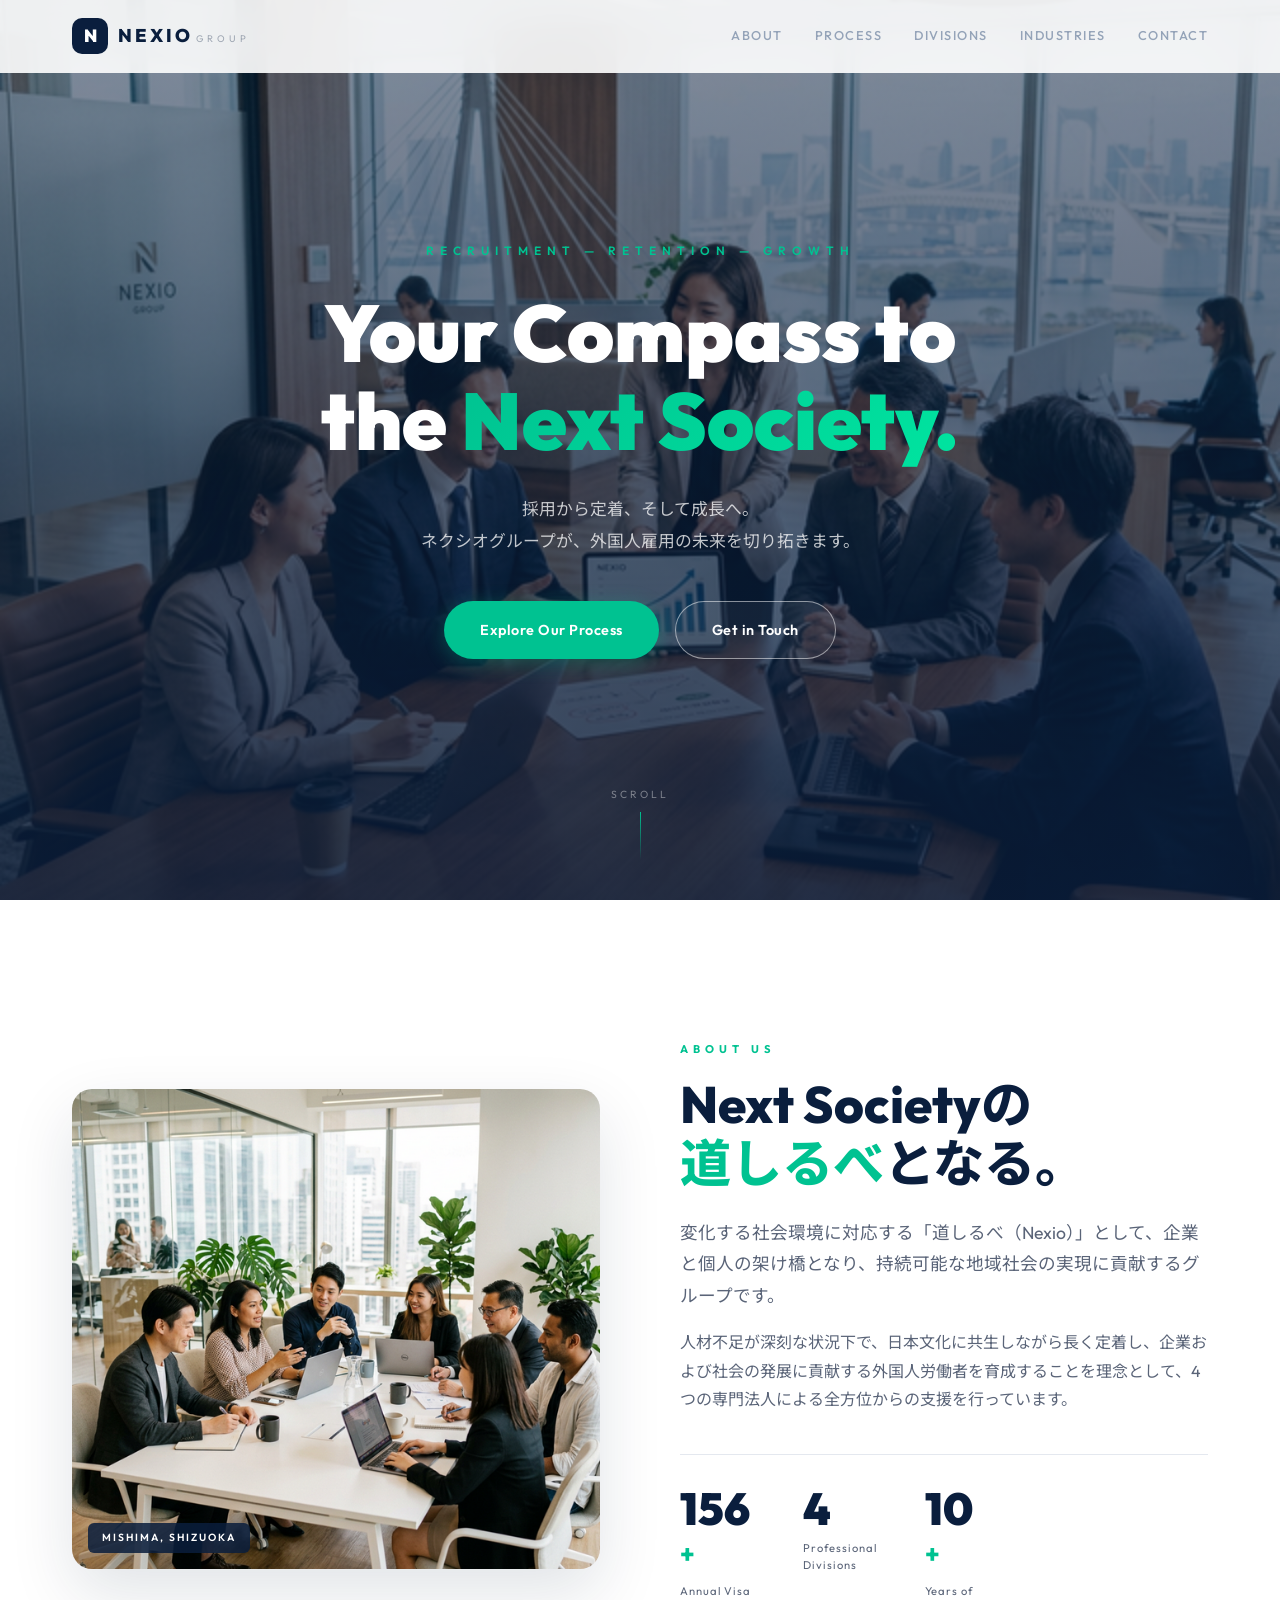
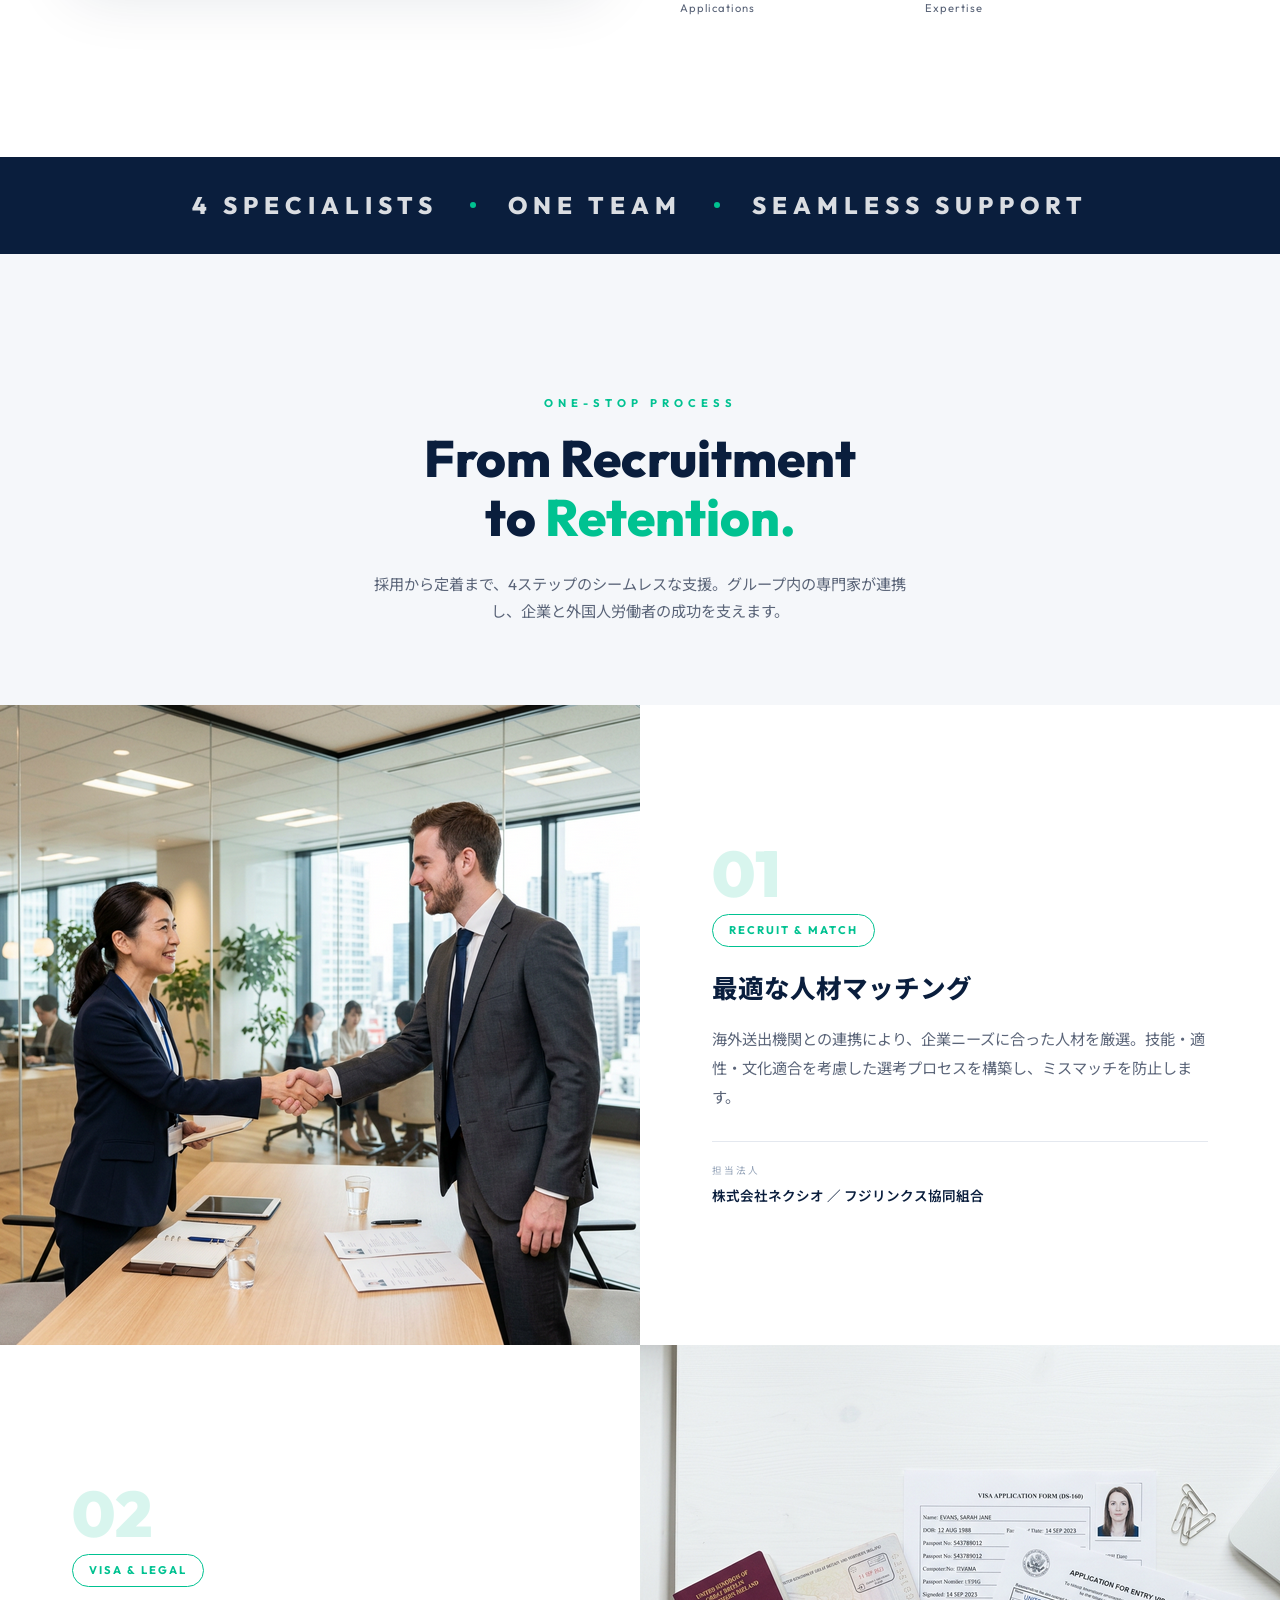
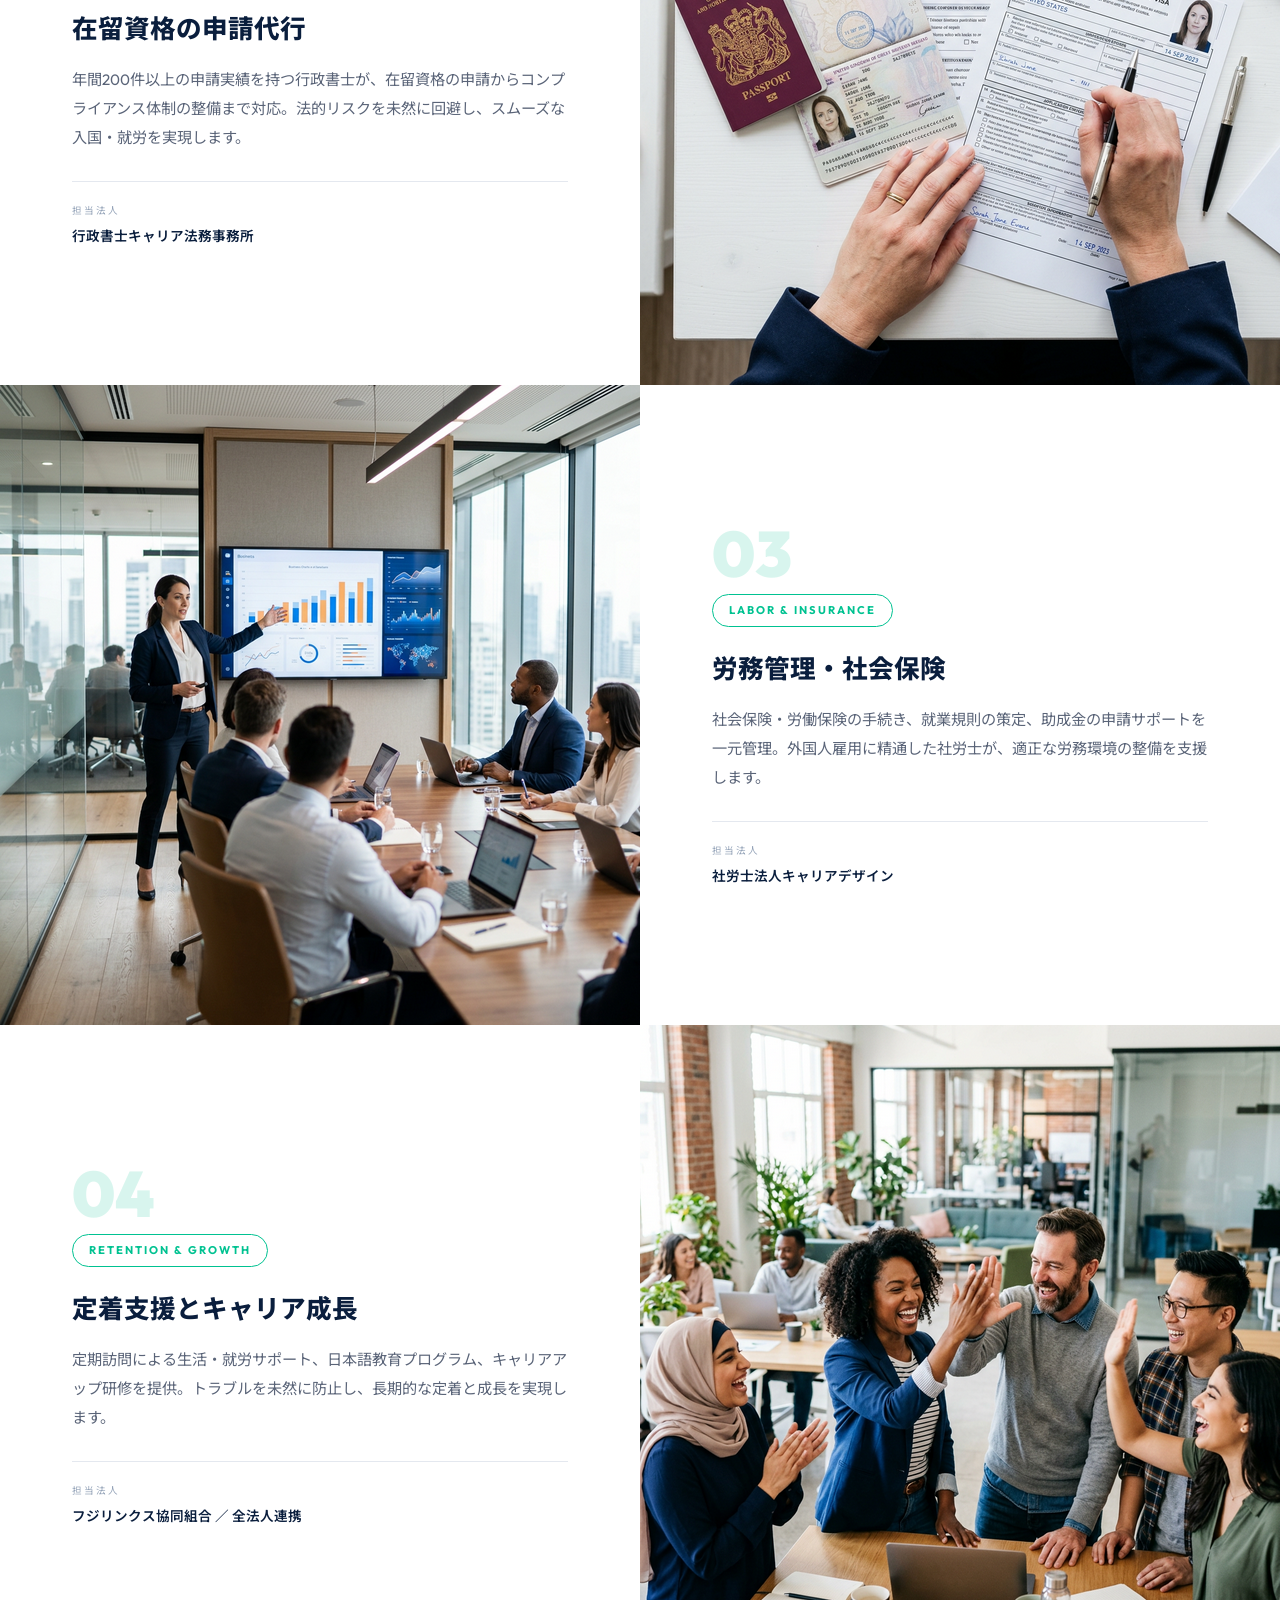
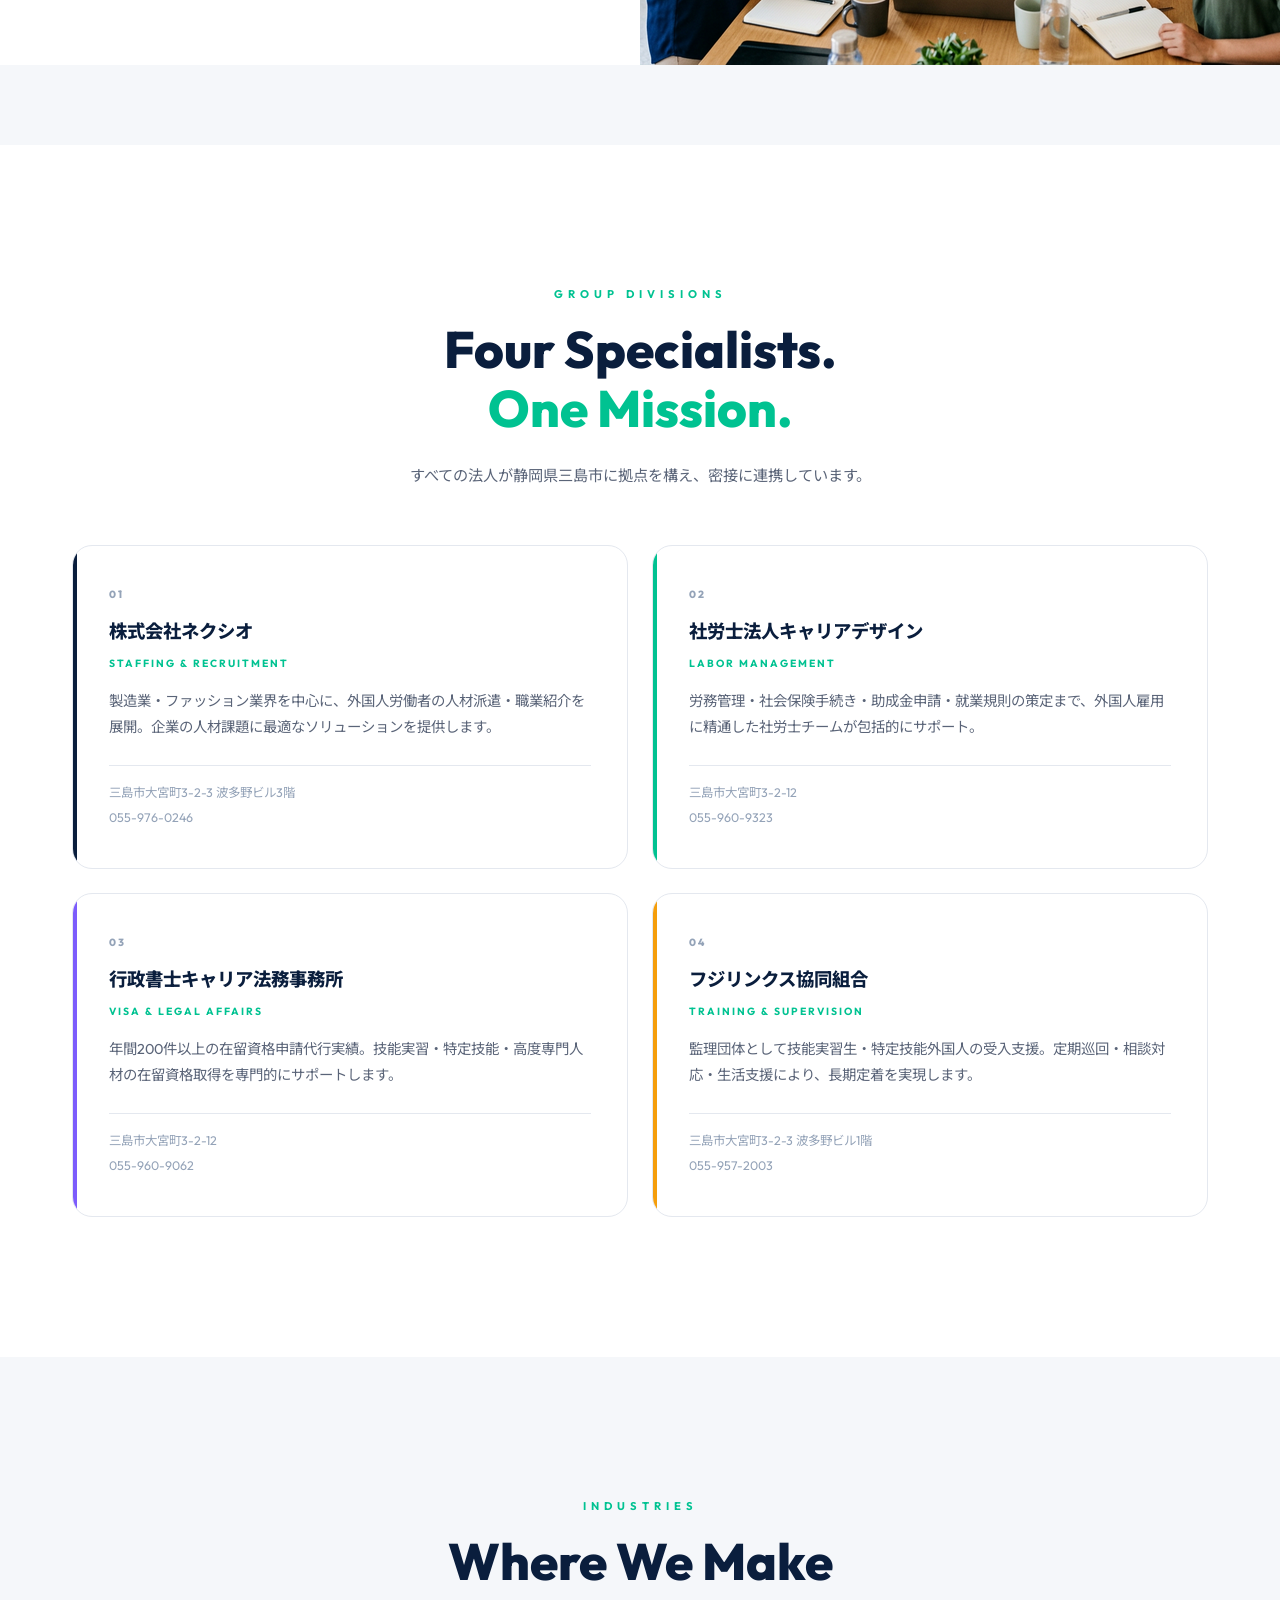
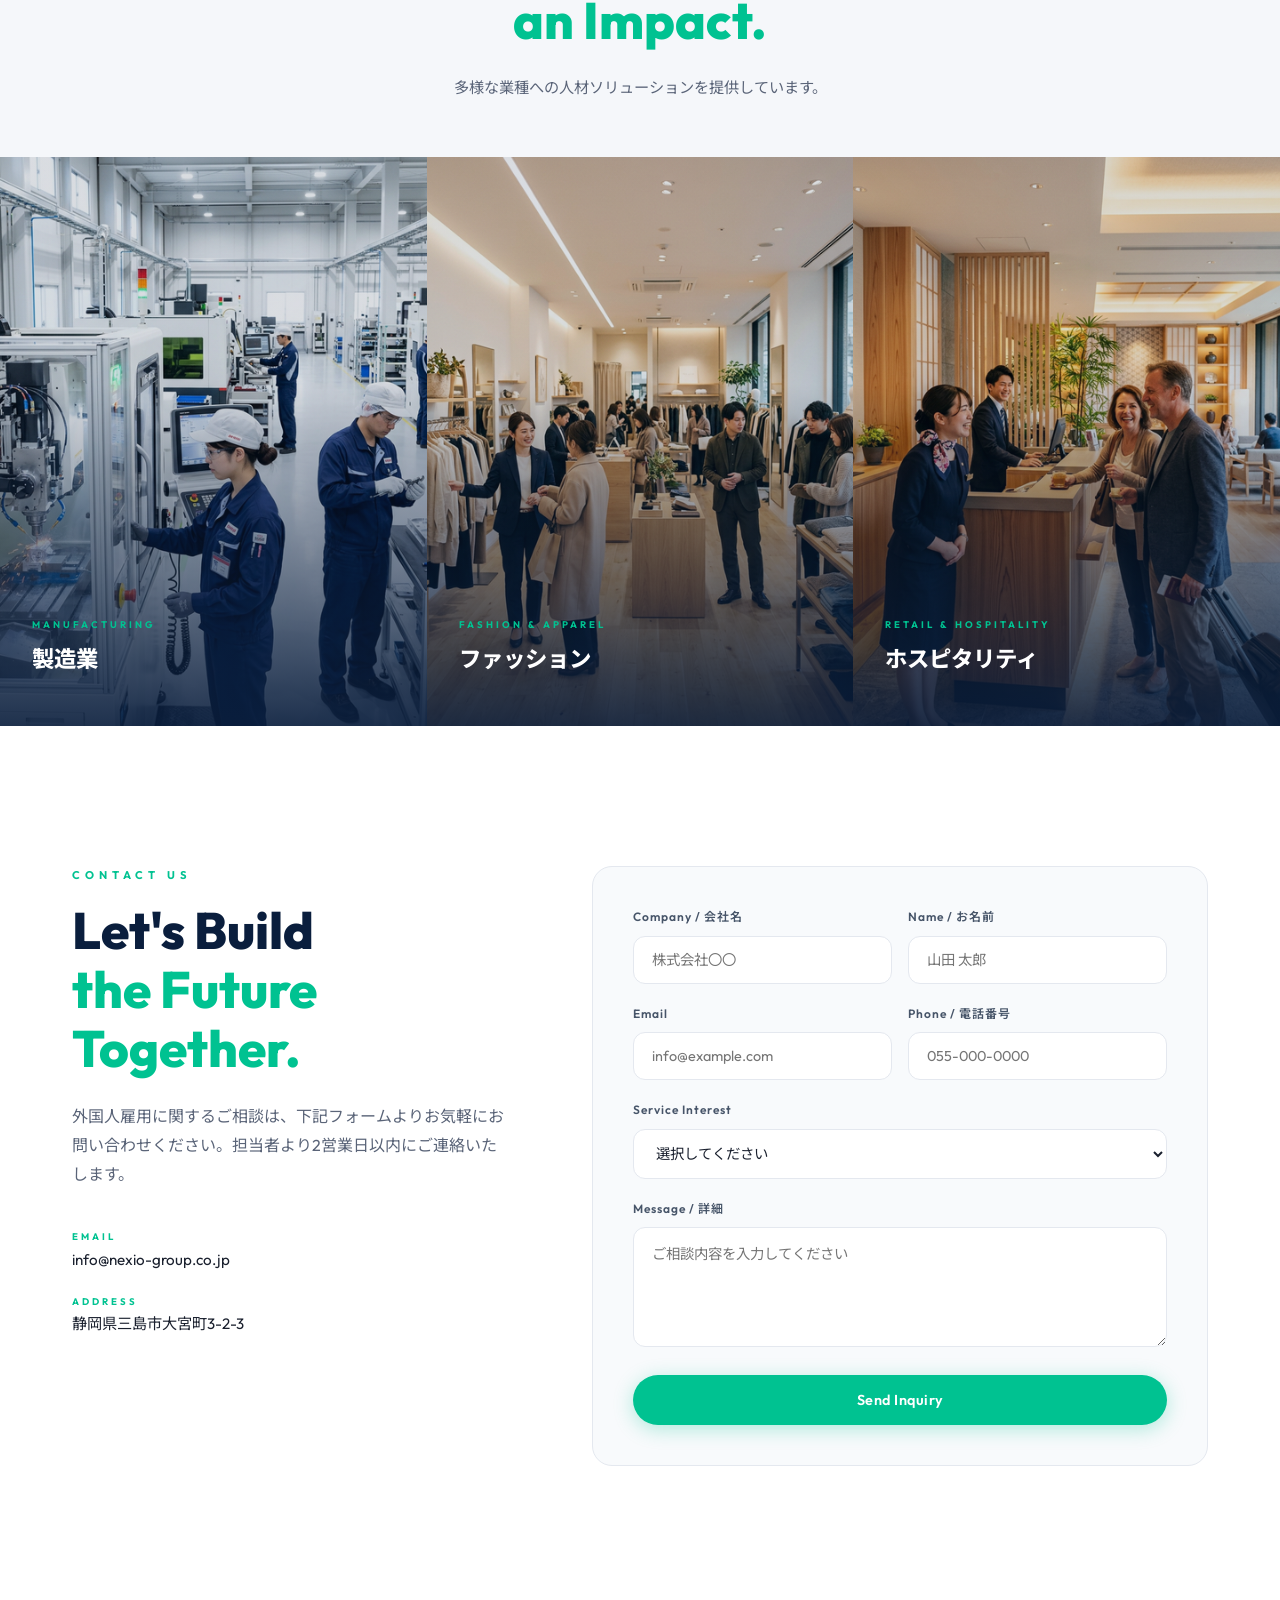
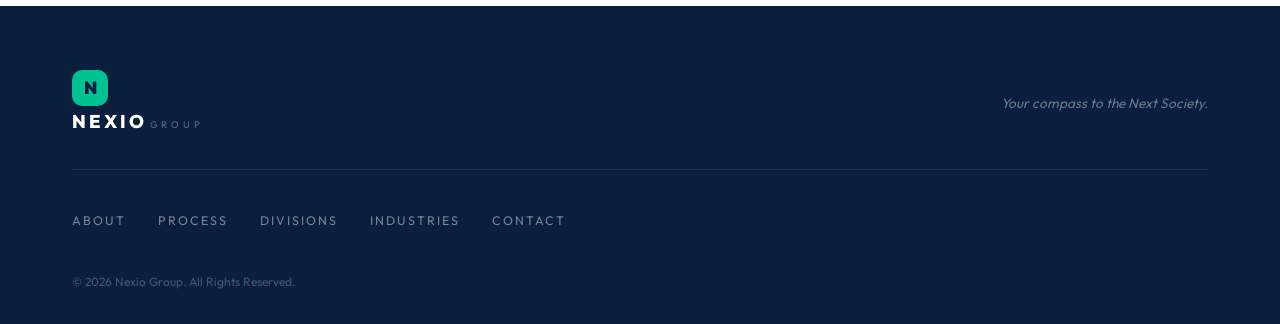
==== index.html @ ab20e0e8 "Nexio Group Landing Page - Premium Design" ====
<!DOCTYPE html>
<html lang="ja">

<head>
    <meta charset="UTF-8">
    <meta name="viewport" content="width=device-width, initial-scale=1.0">
    <title>NEXIO GROUP | Your Compass to the Next Society</title>
    <meta name="description"
        content="Nexio Group — comprehensive one-stop support for foreign workforce employment in Japan. From recruitment and visa to labor management and long-term retention.">
    <link rel="preconnect" href="https://fonts.googleapis.com">
    <link rel="preconnect" href="https://fonts.gstatic.com" crossorigin>
    <link
        href="https://fonts.googleapis.com/css2?family=Outfit:wght@300;400;500;600;700;800;900&family=Noto+Sans+JP:wght@300;400;500;700&display=swap"
        rel="stylesheet">
    <link rel="stylesheet" href="nexio-style.css">
</head>

<body>

    <!-- ===== HEADER ===== -->
    <header id="header">
        <div class="header-inner">
            <a href="#" class="logo">
                <span class="logo-mark">N</span>
                <span class="logo-text">NEXIO<span class="logo-sub">GROUP</span></span>
            </a>
            <nav class="nav-desktop" id="navDesktop">
                <a href="#about">About</a>
                <a href="#process">Process</a>
                <a href="#divisions">Divisions</a>
                <a href="#industries">Industries</a>
                <a href="#contact">Contact</a>
            </nav>
            <button class="hamburger" id="hamburger" aria-label="メニュー">
                <span></span><span></span><span></span>
            </button>
        </div>
        <nav class="nav-mobile" id="navMobile">
            <a href="#about">About</a>
            <a href="#process">Process</a>
            <a href="#divisions">Divisions</a>
            <a href="#industries">Industries</a>
            <a href="#contact">Contact</a>
        </nav>
    </header>

    <!-- ===== HERO ===== -->
    <section class="hero" id="hero">
        <div class="hero-overlay"></div>
        <img src="nexio_hero.png" alt="Nexio Group" class="hero-bg">
        <div class="hero-content">
            <p class="hero-tag fade-up">RECRUITMENT — RETENTION — GROWTH</p>
            <h1 class="hero-title fade-up delay-1">
                Your Compass to<br>
                the <em>Next Society.</em>
            </h1>
            <p class="hero-desc fade-up delay-2">
                採用から定着、そして成長へ。<br>
                ネクシオグループが、外国人雇用の未来を切り拓きます。
            </p>
            <div class="hero-btns fade-up delay-3">
                <a href="#process" class="btn btn-primary">Explore Our Process</a>
                <a href="#contact" class="btn btn-ghost">Get in Touch</a>
            </div>
        </div>
        <div class="hero-scroll">
            <span>Scroll</span>
            <div class="scroll-line"></div>
        </div>
    </section>

    <!-- ===== ABOUT — Editorial split ===== -->
    <section class="about" id="about">
        <div class="container">
            <div class="about-grid">
                <div class="about-img reveal">
                    <img src="nexio_about.png" alt="Team Meeting">
                    <div class="img-caption">Mishima, Shizuoka</div>
                </div>
                <div class="about-text reveal">
                    <span class="section-label">ABOUT US</span>
                    <h2 class="section-heading">Next Societyの<br><em>道しるべ</em>となる。</h2>
                    <p class="lead-text">変化する社会環境に対応する「道しるべ（Nexio）」として、企業と個人の架け橋となり、持続可能な地域社会の実現に貢献するグループです。</p>
                    <p>人材不足が深刻な状況下で、日本文化に共生しながら長く定着し、企業および社会の発展に貢献する外国人労働者を育成することを理念として、4つの専門法人による全方位からの支援を行っています。</p>
                    <div class="about-stats">
                        <div class="stat">
                            <span class="stat-num" data-count="200">0</span><span class="stat-unit">+</span>
                            <span class="stat-desc">Annual Visa<br>Applications</span>
                        </div>
                        <div class="stat">
                            <span class="stat-num" data-count="4">0</span>
                            <span class="stat-desc">Professional<br>Divisions</span>
                        </div>
                        <div class="stat">
                            <span class="stat-num" data-count="10">0</span><span class="stat-unit">+</span>
                            <span class="stat-desc">Years of<br>Expertise</span>
                        </div>
                    </div>
                </div>
            </div>
        </div>
    </section>

    <!-- ===== FULL-WIDTH BANNER ===== -->
    <section class="banner">
        <div class="banner-inner">
            <span class="banner-text">4 Specialists</span>
            <span class="banner-dot"></span>
            <span class="banner-text">One Team</span>
            <span class="banner-dot"></span>
            <span class="banner-text">Seamless Support</span>
        </div>
    </section>

    <!-- ===== PROCESS — Step by Step with Images ===== -->
    <section class="process" id="process">
        <div class="container">
            <div class="process-header reveal">
                <span class="section-label center">ONE-STOP PROCESS</span>
                <h2 class="section-heading center">From Recruitment<br>to <em>Retention.</em></h2>
                <p class="section-sub">採用から定着まで、4ステップのシームレスな支援。グループ内の専門家が連携し、企業と外国人労働者の成功を支えます。</p>
            </div>
        </div>

        <!-- Step 01 -->
        <div class="step-row reveal">
            <div class="step-img">
                <img src="step_recruit.png" alt="Recruitment">
            </div>
            <div class="step-content">
                <span class="step-num">01</span>
                <div class="step-badge">Recruit & Match</div>
                <h3>最適な人材マッチング</h3>
                <p>海外送出機関との連携により、企業ニーズに合った人材を厳選。技能・適性・文化適合を考慮した選考プロセスを構築し、ミスマッチを防止します。</p>
                <div class="step-entity">
                    <span class="entity-label">担当法人</span>
                    <span class="entity-name">株式会社ネクシオ ／ フジリンクス協同組合</span>
                </div>
            </div>
        </div>

        <!-- Step 02 -->
        <div class="step-row reverse reveal">
            <div class="step-img">
                <img src="step_visa.png" alt="Visa Processing">
            </div>
            <div class="step-content">
                <span class="step-num">02</span>
                <div class="step-badge">Visa & Legal</div>
                <h3>在留資格の申請代行</h3>
                <p>年間200件以上の申請実績を持つ行政書士が、在留資格の申請からコンプライアンス体制の整備まで対応。法的リスクを未然に回避し、スムーズな入国・就労を実現します。</p>
                <div class="step-entity">
                    <span class="entity-label">担当法人</span>
                    <span class="entity-name">行政書士キャリア法務事務所</span>
                </div>
            </div>
        </div>

        <!-- Step 03 -->
        <div class="step-row reveal">
            <div class="step-img">
                <img src="step_labor.png" alt="Labor Management">
            </div>
            <div class="step-content">
                <span class="step-num">03</span>
                <div class="step-badge">Labor & Insurance</div>
                <h3>労務管理・社会保険</h3>
                <p>社会保険・労働保険の手続き、就業規則の策定、助成金の申請サポートを一元管理。外国人雇用に精通した社労士が、適正な労務環境の整備を支援します。</p>
                <div class="step-entity">
                    <span class="entity-label">担当法人</span>
                    <span class="entity-name">社労士法人キャリアデザイン</span>
                </div>
            </div>
        </div>

        <!-- Step 04 -->
        <div class="step-row reverse reveal">
            <div class="step-img">
                <img src="step_growth.png" alt="Growth & Retention">
            </div>
            <div class="step-content">
                <span class="step-num">04</span>
                <div class="step-badge">Retention & Growth</div>
                <h3>定着支援とキャリア成長</h3>
                <p>定期訪問による生活・就労サポート、日本語教育プログラム、キャリアアップ研修を提供。トラブルを未然に防止し、長期的な定着と成長を実現します。</p>
                <div class="step-entity">
                    <span class="entity-label">担当法人</span>
                    <span class="entity-name">フジリンクス協同組合 ／ 全法人連携</span>
                </div>
            </div>
        </div>
    </section>

    <!-- ===== DIVISIONS — Grid ===== -->
    <section class="divisions" id="divisions">
        <div class="container">
            <span class="section-label center">GROUP DIVISIONS</span>
            <h2 class="section-heading center">Four Specialists.<br><em>One Mission.</em></h2>
            <p class="section-sub">すべての法人が静岡県三島市に拠点を構え、密接に連携しています。</p>

            <div class="div-grid">
                <div class="div-card reveal" data-accent="navy">
                    <span class="div-num">01</span>
                    <h3>株式会社ネクシオ</h3>
                    <span class="div-tag">Staffing & Recruitment</span>
                    <p>製造業・ファッション業界を中心に、外国人労働者の人材派遣・職業紹介を展開。企業の人材課題に最適なソリューションを提供します。</p>
                    <div class="div-contact">
                        <span>三島市大宮町3-2-3 波多野ビル3階</span>
                        <span>055-976-0246</span>
                    </div>
                </div>
                <div class="div-card reveal" data-accent="green">
                    <span class="div-num">02</span>
                    <h3>社労士法人キャリアデザイン</h3>
                    <span class="div-tag">Labor Management</span>
                    <p>労務管理・社会保険手続き・助成金申請・就業規則の策定まで、外国人雇用に精通した社労士チームが包括的にサポート。</p>
                    <div class="div-contact">
                        <span>三島市大宮町3-2-12</span>
                        <span>055-960-9323</span>
                    </div>
                </div>
                <div class="div-card reveal" data-accent="purple">
                    <span class="div-num">03</span>
                    <h3>行政書士キャリア法務事務所</h3>
                    <span class="div-tag">Visa & Legal Affairs</span>
                    <p>年間200件以上の在留資格申請代行実績。技能実習・特定技能・高度専門人材の在留資格取得を専門的にサポートします。</p>
                    <div class="div-contact">
                        <span>三島市大宮町3-2-12</span>
                        <span>055-960-9062</span>
                    </div>
                </div>
                <div class="div-card reveal" data-accent="amber">
                    <span class="div-num">04</span>
                    <h3>フジリンクス協同組合</h3>
                    <span class="div-tag">Training & Supervision</span>
                    <p>監理団体として技能実習生・特定技能外国人の受入支援。定期巡回・相談対応・生活支援により、長期定着を実現します。</p>
                    <div class="div-contact">
                        <span>三島市大宮町3-2-3 波多野ビル1階</span>
                        <span>055-957-2003</span>
                    </div>
                </div>
            </div>
        </div>
    </section>

    <!-- ===== INDUSTRIES — Image Gallery ===== -->
    <section class="industries" id="industries">
        <div class="container">
            <span class="section-label center">INDUSTRIES</span>
            <h2 class="section-heading center">Where We Make<br><em>an Impact.</em></h2>
            <p class="section-sub">多様な業種への人材ソリューションを提供しています。</p>
        </div>
        <div class="ind-gallery">
            <div class="ind-item reveal">
                <img src="nexio_manufacturing.png" alt="Manufacturing">
                <div class="ind-overlay">
                    <span class="ind-label">Manufacturing</span>
                    <h3>製造業</h3>
                    <p>自動車部品、電子部品、食品加工など静岡県東部を中心とした製造業への人材派遣・技能実習生受入支援。</p>
                </div>
            </div>
            <div class="ind-item reveal">
                <img src="nexio_fashion.png" alt="Fashion & Apparel">
                <div class="ind-overlay">
                    <span class="ind-label">Fashion & Apparel</span>
                    <h3>ファッション</h3>
                    <p>全国のアパレルショップへの販売スタッフ派遣。接客マナーや商品知識の教育・研修プログラムも提供。</p>
                </div>
            </div>
            <div class="ind-item reveal">
                <img src="nexio_hospitality.png" alt="Retail & Hospitality">
                <div class="ind-overlay">
                    <span class="ind-label">Retail & Hospitality</span>
                    <h3>ホスピタリティ</h3>
                    <p>ホテル・旅館・飲食業向け外国人スタッフ紹介。インバウンド対応人材の育成にも対応。</p>
                </div>
            </div>
        </div>
    </section>

    <!-- ===== CONTACT ===== -->
    <section class="contact" id="contact">
        <div class="container">
            <div class="contact-grid">
                <div class="contact-left reveal">
                    <span class="section-label">CONTACT US</span>
                    <h2 class="section-heading">Let's Build<br><em>the Future Together.</em></h2>
                    <p>外国人雇用に関するご相談は、下記フォームよりお気軽にお問い合わせください。担当者より2営業日以内にご連絡いたします。</p>
                    <div class="contact-meta">
                        <div class="meta-item">
                            <span class="meta-label">Email</span>
                            <span>info@nexio-group.co.jp</span>
                        </div>
                        <div class="meta-item">
                            <span class="meta-label">Address</span>
                            <span>静岡県三島市大宮町3-2-3</span>
                        </div>
                    </div>
                </div>
                <div class="contact-right reveal">
                    <iframe src="https://docs.google.com/forms/d/e/YOUR_FORM_ID/viewform?embedded=true" width="100%"
                        height="700" frameborder="0" marginheight="0" marginwidth="0" id="google-form-iframe"
                        title="Contact Form">
                        読み込んでいます…
                    </iframe>
                    <form class="fallback-form" id="fallbackForm">
                        <div class="form-row">
                            <div class="form-group">
                                <label for="company">Company / 会社名</label>
                                <input type="text" id="company" name="company" required placeholder="株式会社〇〇">
                            </div>
                            <div class="form-group">
                                <label for="name">Name / お名前</label>
                                <input type="text" id="name" name="name" required placeholder="山田 太郎">
                            </div>
                        </div>
                        <div class="form-row">
                            <div class="form-group">
                                <label for="email">Email</label>
                                <input type="email" id="email" name="email" required placeholder="info@example.com">
                            </div>
                            <div class="form-group">
                                <label for="phone">Phone / 電話番号</label>
                                <input type="tel" id="phone" name="phone" placeholder="055-000-0000">
                            </div>
                        </div>
                        <div class="form-group">
                            <label for="service">Service Interest</label>
                            <select id="service" name="service">
                                <option value="">選択してください</option>
                                <option value="staffing">人材派遣・紹介</option>
                                <option value="visa">ビザ・在留資格</option>
                                <option value="labor">労務管理・助成金</option>
                                <option value="training">技能実習・特定技能</option>
                                <option value="other">その他</option>
                            </select>
                        </div>
                        <div class="form-group">
                            <label for="message">Message / 詳細</label>
                            <textarea id="message" name="message" rows="4" placeholder="ご相談内容を入力してください"></textarea>
                        </div>
                        <button type="submit" class="btn btn-primary btn-full">Send Inquiry</button>
                    </form>
                </div>
            </div>
        </div>
    </section>

    <!-- ===== FOOTER ===== -->
    <footer>
        <div class="container">
            <div class="footer-top">
                <div class="footer-brand">
                    <span class="logo-mark">N</span>
                    <span class="logo-text">NEXIO<span class="logo-sub">GROUP</span></span>
                </div>
                <p class="footer-mission">Your compass to the Next Society.</p>
            </div>
            <div class="footer-links">
                <a href="#about">About</a>
                <a href="#process">Process</a>
                <a href="#divisions">Divisions</a>
                <a href="#industries">Industries</a>
                <a href="#contact">Contact</a>
            </div>
            <div class="footer-bottom">
                <p>&copy; 2026 Nexio Group. All Rights Reserved.</p>
            </div>
        </div>
    </footer>

    <script src="nexio-script.js"></script>
</body>

</html>
---- nexio-style.css ----
/* ===== RESET & BASE ===== */
*,
*::before,
*::after {
    margin: 0;
    padding: 0;
    box-sizing: border-box;
}

:root {
    --navy: #0a1e3d;
    --navy-mid: #132d56;
    --green: #00c291;
    --green-dark: #00a57b;
    --green-glow: rgba(0, 194, 145, 0.15);
    --white: #ffffff;
    --off: #f5f7fa;
    --gray-50: #f8fafc;
    --gray-100: #f0f3f7;
    --gray-200: #dfe5ed;
    --gray-400: #94a3b8;
    --gray-600: #475569;
    --gray-800: #1e293b;
    --text: #1a202e;
    --text-sub: #5a6478;
    --border: #e4e8ef;
    --radius: 20px;
    --radius-sm: 12px;
    --shadow: 0 4px 24px rgba(10, 30, 61, 0.06);
    --shadow-lg: 0 16px 48px rgba(10, 30, 61, 0.10);
    --shadow-xl: 0 24px 64px rgba(10, 30, 61, 0.12);
    --ease: cubic-bezier(0.22, 0.61, 0.36, 1);
}

html {
    scroll-behavior: smooth;
}

body {
    font-family: 'Outfit', 'Noto Sans JP', -apple-system, sans-serif;
    color: var(--text);
    background: var(--white);
    line-height: 1.7;
    overflow-x: hidden;
    -webkit-font-smoothing: antialiased;
}

a {
    text-decoration: none;
    color: inherit;
}

img {
    max-width: 100%;
    display: block;
}

.container {
    max-width: 1200px;
    margin: 0 auto;
    padding: 0 32px;
}

/* ===== TYPOGRAPHY ===== */
.section-label {
    font-size: 0.7rem;
    font-weight: 700;
    letter-spacing: 5px;
    text-transform: uppercase;
    color: var(--green);
    display: block;
    margin-bottom: 16px;
}

.section-label.center {
    text-align: center;
}

.section-heading {
    font-size: clamp(2rem, 5vw, 3.2rem);
    font-weight: 800;
    color: var(--navy);
    line-height: 1.15;
    margin-bottom: 24px;
}

.section-heading.center {
    text-align: center;
}

.section-heading em {
    font-style: normal;
    color: var(--green);
}

.section-sub {
    text-align: center;
    max-width: 560px;
    margin: 0 auto 56px;
    font-size: 0.95rem;
    color: var(--text-sub);
    line-height: 1.8;
}

/* ===== BUTTONS ===== */
.btn {
    display: inline-flex;
    align-items: center;
    justify-content: center;
    padding: 16px 36px;
    border-radius: 60px;
    font-weight: 600;
    font-size: 0.9rem;
    letter-spacing: 0.5px;
    transition: all 0.4s var(--ease);
    cursor: pointer;
    border: none;
    font-family: inherit;
}

.btn-primary {
    background: var(--green);
    color: var(--white);
    box-shadow: 0 4px 20px rgba(0, 194, 145, 0.3);
}

.btn-primary:hover {
    background: var(--green-dark);
    transform: translateY(-3px);
    box-shadow: 0 8px 32px rgba(0, 194, 145, 0.4);
}

.btn-ghost {
    border: 1.5px solid rgba(255, 255, 255, 0.5);
    color: var(--white);
    background: rgba(255, 255, 255, 0.05);
    backdrop-filter: blur(4px);
}

.btn-ghost:hover {
    background: var(--white);
    color: var(--navy);
    border-color: var(--white);
}

.btn-full {
    width: 100%;
}

/* ===== HEADER ===== */
header {
    position: fixed;
    top: 0;
    width: 100%;
    z-index: 1000;
    background: rgba(255, 255, 255, 0.90);
    backdrop-filter: blur(24px);
    border-bottom: 1px solid transparent;
    transition: all 0.4s var(--ease);
}

header.scrolled {
    border-color: var(--border);
    box-shadow: 0 2px 20px rgba(0, 0, 0, 0.04);
}

.header-inner {
    max-width: 1200px;
    margin: 0 auto;
    padding: 0 32px;
    display: flex;
    align-items: center;
    justify-content: space-between;
    height: 72px;
}

.logo {
    display: flex;
    align-items: center;
    gap: 10px;
}

.logo-mark {
    width: 36px;
    height: 36px;
    background: var(--navy);
    color: var(--white);
    display: flex;
    align-items: center;
    justify-content: center;
    font-weight: 900;
    font-size: 1.1rem;
    border-radius: 10px;
}

.logo-text {
    font-weight: 800;
    font-size: 1.15rem;
    color: var(--navy);
    letter-spacing: 3px;
}

.logo-sub {
    font-weight: 400;
    opacity: 0.35;
    margin-left: 3px;
    letter-spacing: 4px;
    font-size: 0.6rem;
}

.nav-desktop {
    display: flex;
    gap: 32px;
}

.nav-desktop a {
    font-size: 0.8rem;
    font-weight: 500;
    letter-spacing: 1.5px;
    color: var(--gray-400);
    transition: color 0.3s;
    text-transform: uppercase;
}

.nav-desktop a:hover {
    color: var(--navy);
}

.hamburger {
    display: none;
    background: none;
    border: none;
    width: 28px;
    height: 20px;
    position: relative;
    cursor: pointer;
}

.hamburger span {
    display: block;
    width: 100%;
    height: 2px;
    background: var(--navy);
    position: absolute;
    left: 0;
    transition: all 0.3s;
}

.hamburger span:nth-child(1) {
    top: 0;
}

.hamburger span:nth-child(2) {
    top: 9px;
}

.hamburger span:nth-child(3) {
    bottom: 0;
}

.hamburger.active span:nth-child(1) {
    transform: rotate(45deg);
    top: 9px;
}

.hamburger.active span:nth-child(2) {
    opacity: 0;
}

.hamburger.active span:nth-child(3) {
    transform: rotate(-45deg);
    bottom: 9px;
}

.nav-mobile {
    display: none;
    flex-direction: column;
    padding: 16px 32px 28px;
    background: var(--white);
    border-bottom: 1px solid var(--border);
}

.nav-mobile.open {
    display: flex;
}

.nav-mobile a {
    padding: 14px 0;
    font-size: 0.95rem;
    color: var(--gray-600);
    border-bottom: 1px solid var(--gray-100);
    letter-spacing: 1px;
}

/* ===== HERO ===== */
.hero {
    position: relative;
    height: 100vh;
    min-height: 750px;
    display: flex;
    align-items: center;
    justify-content: center;
    overflow: hidden;
}

.hero-bg {
    position: absolute;
    inset: 0;
    width: 100%;
    height: 100%;
    object-fit: cover;
    object-position: center;
}

.hero-overlay {
    position: absolute;
    inset: 0;
    background: linear-gradient(180deg,
            rgba(10, 30, 61, 0.50) 0%,
            rgba(10, 30, 61, 0.65) 50%,
            rgba(10, 30, 61, 0.85) 100%);
    z-index: 1;
}

.hero-content {
    position: relative;
    z-index: 2;
    text-align: center;
    padding: 0 32px;
    max-width: 800px;
}

.hero-tag {
    font-size: 0.75rem;
    letter-spacing: 6px;
    font-weight: 600;
    color: var(--green);
    margin-bottom: 28px;
}

.hero-title {
    font-size: clamp(2.8rem, 8vw, 5rem);
    font-weight: 900;
    color: var(--white);
    line-height: 1.1;
    margin-bottom: 28px;
}

.hero-title em {
    font-style: normal;
    background: linear-gradient(135deg, var(--green), #00e5a0);
    -webkit-background-clip: text;
    -webkit-text-fill-color: transparent;
    background-clip: text;
}

.hero-desc {
    font-size: 1.05rem;
    max-width: 540px;
    margin: 0 auto 44px;
    color: rgba(255, 255, 255, 0.75);
    line-height: 1.9;
}

.hero-btns {
    display: flex;
    gap: 16px;
    justify-content: center;
    flex-wrap: wrap;
}

.hero-scroll {
    position: absolute;
    bottom: 40px;
    left: 50%;
    transform: translateX(-50%);
    display: flex;
    flex-direction: column;
    align-items: center;
    gap: 8px;
    z-index: 2;
}

.hero-scroll span {
    font-size: 0.65rem;
    letter-spacing: 3px;
    text-transform: uppercase;
    color: rgba(255, 255, 255, 0.4);
}

.scroll-line {
    width: 1px;
    height: 48px;
    background: linear-gradient(to bottom, var(--green), transparent);
    animation: scrollPulse 2s ease-in-out infinite;
}

@keyframes scrollPulse {

    0%,
    100% {
        opacity: 0.3;
        transform: scaleY(0.6);
    }

    50% {
        opacity: 1;
        transform: scaleY(1);
    }
}

/* ===== ABOUT ===== */
.about {
    padding: 140px 0;
}

.about-grid {
    display: grid;
    grid-template-columns: 1fr 1fr;
    gap: 80px;
    align-items: center;
}

.about-img {
    position: relative;
    border-radius: var(--radius);
    overflow: hidden;
    box-shadow: var(--shadow-xl);
}

.about-img img {
    width: 100%;
    height: 480px;
    object-fit: cover;
    transition: transform 0.8s var(--ease);
}

.about-img:hover img {
    transform: scale(1.04);
}

.img-caption {
    position: absolute;
    bottom: 16px;
    left: 16px;
    background: rgba(10, 30, 61, 0.85);
    color: var(--white);
    padding: 6px 14px;
    border-radius: 6px;
    font-size: 0.65rem;
    letter-spacing: 2px;
    font-weight: 600;
    text-transform: uppercase;
}

.lead-text {
    font-size: 1.1rem;
    color: var(--gray-600);
    line-height: 1.9;
    margin-bottom: 16px;
}

.about-text p {
    color: var(--text-sub);
    margin-bottom: 16px;
    line-height: 1.8;
}

.about-stats {
    display: flex;
    gap: 48px;
    margin-top: 40px;
    padding-top: 32px;
    border-top: 1px solid var(--border);
}

.stat {
    display: flex;
    flex-direction: column;
}

.stat-num {
    font-size: 2.8rem;
    font-weight: 900;
    color: var(--navy);
    line-height: 1;
}

.stat-unit {
    font-size: 1.6rem;
    color: var(--green);
    font-weight: 800;
}

.stat-desc {
    font-size: 0.7rem;
    letter-spacing: 1px;
    color: var(--text-sub);
    margin-top: 8px;
    line-height: 1.5;
}

/* ===== BANNER ===== */
.banner {
    background: var(--navy);
    padding: 28px 0;
    overflow: hidden;
}

.banner-inner {
    display: flex;
    align-items: center;
    justify-content: center;
    gap: 32px;
}

.banner-text {
    font-size: clamp(1rem, 3vw, 1.5rem);
    font-weight: 800;
    letter-spacing: 6px;
    text-transform: uppercase;
    color: rgba(255, 255, 255, 0.85);
}

.banner-dot {
    width: 6px;
    height: 6px;
    border-radius: 50%;
    background: var(--green);
    flex-shrink: 0;
}

/* ===== PROCESS ===== */
.process {
    padding: 140px 0 80px;
    background: var(--off);
}

.process-header {
    margin-bottom: 80px;
}

.step-row {
    display: grid;
    grid-template-columns: 1fr 1fr;
    min-height: 520px;
}

.step-row.reverse .step-img {
    order: 2;
}

.step-row.reverse .step-content {
    order: 1;
}

.step-img {
    position: relative;
    overflow: hidden;
}

.step-img img {
    width: 100%;
    height: 100%;
    object-fit: cover;
    transition: transform 0.8s var(--ease);
}

.step-row:hover .step-img img {
    transform: scale(1.03);
}

.step-content {
    display: flex;
    flex-direction: column;
    justify-content: center;
    padding: 64px 72px;
    background: var(--white);
}

.step-num {
    font-size: 4rem;
    font-weight: 900;
    color: var(--green);
    opacity: 0.15;
    line-height: 1;
    margin-bottom: 8px;
}

.step-badge {
    display: inline-block;
    padding: 6px 16px;
    border: 1.5px solid var(--green);
    border-radius: 30px;
    font-size: 0.7rem;
    font-weight: 700;
    letter-spacing: 2px;
    text-transform: uppercase;
    color: var(--green);
    margin-bottom: 20px;
    width: fit-content;
}

.step-content h3 {
    font-size: 1.6rem;
    font-weight: 800;
    color: var(--navy);
    margin-bottom: 16px;
}

.step-content p {
    color: var(--text-sub);
    font-size: 0.95rem;
    line-height: 1.9;
    margin-bottom: 28px;
}

.step-entity {
    padding-top: 20px;
    border-top: 1px solid var(--border);
}

.entity-label {
    font-size: 0.6rem;
    letter-spacing: 2px;
    text-transform: uppercase;
    color: var(--gray-400);
    display: block;
    margin-bottom: 4px;
}

.entity-name {
    font-size: 0.85rem;
    color: var(--navy);
    font-weight: 600;
}

/* ===== DIVISIONS ===== */
.divisions {
    padding: 140px 0;
}

.div-grid {
    display: grid;
    grid-template-columns: 1fr 1fr;
    gap: 24px;
}

.div-card {
    background: var(--white);
    border: 1px solid var(--border);
    border-radius: var(--radius);
    padding: 40px 36px;
    position: relative;
    overflow: hidden;
    transition: all 0.4s var(--ease);
}

.div-card::before {
    content: '';
    position: absolute;
    top: 0;
    left: 0;
    width: 4px;
    height: 100%;
    border-radius: 4px 0 0 4px;
}

.div-card[data-accent="navy"]::before {
    background: var(--navy);
}

.div-card[data-accent="green"]::before {
    background: var(--green);
}

.div-card[data-accent="purple"]::before {
    background: #7c5cfc;
}

.div-card[data-accent="amber"]::before {
    background: #f59e0b;
}

.div-card:hover {
    transform: translateY(-4px);
    box-shadow: var(--shadow-lg);
    border-color: transparent;
}

.div-num {
    font-size: 0.65rem;
    font-weight: 800;
    letter-spacing: 2px;
    color: var(--gray-400);
    display: block;
    margin-bottom: 12px;
}

.div-card h3 {
    font-size: 1.15rem;
    font-weight: 800;
    color: var(--navy);
    margin-bottom: 8px;
}

.div-tag {
    font-size: 0.65rem;
    font-weight: 700;
    letter-spacing: 2px;
    text-transform: uppercase;
    color: var(--green);
    display: block;
    margin-bottom: 16px;
}

.div-card p {
    font-size: 0.9rem;
    color: var(--text-sub);
    line-height: 1.8;
    margin-bottom: 24px;
}

.div-contact {
    padding-top: 16px;
    border-top: 1px solid var(--border);
    display: flex;
    flex-direction: column;
    gap: 4px;
}

.div-contact span {
    font-size: 0.78rem;
    color: var(--gray-400);
}

/* ===== INDUSTRIES ===== */
.industries {
    padding: 140px 0 0;
    background: var(--off);
}

.ind-gallery {
    display: grid;
    grid-template-columns: repeat(3, 1fr);
    margin-top: 0;
}

.ind-item {
    position: relative;
    overflow: hidden;
    aspect-ratio: 3/4;
    cursor: pointer;
}

.ind-item img {
    width: 100%;
    height: 100%;
    object-fit: cover;
    transition: transform 0.6s var(--ease);
}

.ind-item:hover img {
    transform: scale(1.08);
}

.ind-overlay {
    position: absolute;
    inset: 0;
    background: linear-gradient(0deg, rgba(10, 30, 61, 0.90) 0%, rgba(10, 30, 61, 0.15) 60%);
    display: flex;
    flex-direction: column;
    justify-content: flex-end;
    padding: 40px 32px;
    transition: background 0.4s;
}

.ind-item:hover .ind-overlay {
    background: linear-gradient(0deg, rgba(10, 30, 61, 0.95) 0%, rgba(10, 30, 61, 0.35) 70%);
}

.ind-label {
    font-size: 0.6rem;
    letter-spacing: 3px;
    text-transform: uppercase;
    color: var(--green);
    font-weight: 700;
    margin-bottom: 8px;
}

.ind-overlay h3 {
    color: var(--white);
    font-size: 1.4rem;
    font-weight: 800;
    margin-bottom: 8px;
}

.ind-overlay p {
    color: rgba(255, 255, 255, 0.7);
    font-size: 0.85rem;
    line-height: 1.7;
    max-height: 0;
    overflow: hidden;
    transition: max-height 0.4s var(--ease), opacity 0.3s;
    opacity: 0;
}

.ind-item:hover .ind-overlay p {
    max-height: 120px;
    opacity: 1;
}

/* ===== CONTACT ===== */
.contact {
    padding: 140px 0;
}

.contact-grid {
    display: grid;
    grid-template-columns: 5fr 7fr;
    gap: 80px;
    align-items: start;
}

.contact-left p {
    color: var(--text-sub);
    line-height: 1.8;
    margin-bottom: 40px;
}

.contact-meta {
    display: flex;
    flex-direction: column;
    gap: 20px;
}

.meta-item {
    display: flex;
    flex-direction: column;
    gap: 2px;
}

.meta-label {
    font-size: 0.6rem;
    letter-spacing: 3px;
    text-transform: uppercase;
    color: var(--green);
    font-weight: 700;
}

.meta-item span:last-child {
    font-size: 0.95rem;
    color: var(--text);
}

/* Form */
#google-form-iframe {
    display: none;
}

#google-form-iframe[src*="1FA"] {
    display: block;
}

#google-form-iframe[src*="1FA"]~.fallback-form {
    display: none;
}

.fallback-form {
    background: var(--gray-50);
    padding: 40px;
    border-radius: var(--radius);
    border: 1px solid var(--border);
}

.form-row {
    display: grid;
    grid-template-columns: 1fr 1fr;
    gap: 16px;
}

.form-group {
    margin-bottom: 20px;
}

.form-group label {
    display: block;
    font-size: 0.75rem;
    font-weight: 600;
    letter-spacing: 1px;
    color: var(--gray-600);
    margin-bottom: 8px;
}

.form-group input,
.form-group select,
.form-group textarea {
    width: 100%;
    padding: 14px 18px;
    border: 1.5px solid var(--border);
    border-radius: var(--radius-sm);
    font-size: 0.9rem;
    font-family: inherit;
    background: var(--white);
    color: var(--text);
    transition: border-color 0.3s;
    outline: none;
}

.form-group input:focus,
.form-group select:focus,
.form-group textarea:focus {
    border-color: var(--green);
    box-shadow: 0 0 0 3px var(--green-glow);
}

.form-group textarea {
    resize: vertical;
    min-height: 120px;
}

/* ===== FOOTER ===== */
footer {
    background: var(--navy);
    color: var(--white);
    padding: 64px 0 32px;
}

.footer-top {
    display: flex;
    align-items: center;
    gap: 24px;
    margin-bottom: 40px;
    padding-bottom: 32px;
    border-bottom: 1px solid rgba(255, 255, 255, 0.08);
}

.footer-top .logo-mark {
    background: var(--green);
    color: var(--navy);
}

.footer-top .logo-text {
    color: var(--white);
}

.footer-mission {
    font-size: 0.85rem;
    color: rgba(255, 255, 255, 0.4);
    font-style: italic;
    margin-left: auto;
}

.footer-links {
    display: flex;
    gap: 32px;
    margin-bottom: 40px;
}

.footer-links a {
    font-size: 0.78rem;
    letter-spacing: 2px;
    text-transform: uppercase;
    color: rgba(255, 255, 255, 0.45);
    transition: color 0.3s;
}

.footer-links a:hover {
    color: var(--green);
}

.footer-bottom p {
    font-size: 0.75rem;
    color: rgba(255, 255, 255, 0.25);
}

/* ===== ANIMATIONS ===== */
.reveal {
    opacity: 0;
    transform: translateY(40px);
    transition: opacity 0.8s var(--ease), transform 0.8s var(--ease);
}

.reveal.visible {
    opacity: 1;
    transform: translateY(0);
}

.fade-up {
    opacity: 0;
    transform: translateY(30px);
    animation: fadeUp 0.8s var(--ease) forwards;
}

.delay-1 {
    animation-delay: 0.2s;
}

.delay-2 {
    animation-delay: 0.4s;
}

.delay-3 {
    animation-delay: 0.6s;
}

@keyframes fadeUp {
    to {
        opacity: 1;
        transform: translateY(0);
    }
}

/* ===== RESPONSIVE ===== */
@media (max-width: 1024px) {
    .about-grid {
        grid-template-columns: 1fr;
        gap: 48px;
    }

    .about-img img {
        height: 360px;
    }

    .step-row {
        grid-template-columns: 1fr;
        min-height: auto;
    }

    .step-row.reverse .step-img {
        order: 0;
    }

    .step-row.reverse .step-content {
        order: 0;
    }

    .step-img {
        aspect-ratio: 16/9;
    }

    .step-content {
        padding: 48px 40px;
    }

    .div-grid {
        grid-template-columns: 1fr;
    }

    .contact-grid {
        grid-template-columns: 1fr;
        gap: 48px;
    }

    .ind-gallery {
        grid-template-columns: 1fr;
    }

    .ind-item {
        aspect-ratio: 16/9;
    }
}

@media (max-width: 768px) {
    .container {
        padding: 0 20px;
    }

    .nav-desktop {
        display: none;
    }

    .hamburger {
        display: block;
    }

    .hero-title {
        font-size: 2.4rem;
    }

    .hero-desc {
        font-size: 0.9rem;
    }

    .about-stats {
        gap: 24px;
        flex-wrap: wrap;
    }

    .stat-num {
        font-size: 2rem;
    }

    .step-content {
        padding: 36px 24px;
    }

    .step-num {
        font-size: 2.5rem;
    }

    .step-content h3 {
        font-size: 1.3rem;
    }

    .banner-text {
        font-size: 0.85rem;
        letter-spacing: 3px;
    }

    .banner-inner {
        gap: 16px;
    }

    .form-row {
        grid-template-columns: 1fr;
    }

    .fallback-form {
        padding: 28px 20px;
    }

    .footer-top {
        flex-direction: column;
        align-items: flex-start;
    }

    .footer-mission {
        margin-left: 0;
    }

    .footer-links {
        flex-wrap: wrap;
        gap: 16px;
    }

    .ind-overlay {
        padding: 28px 20px;
    }

    .ind-overlay p {
        max-height: 100px;
        opacity: 1;
    }
}
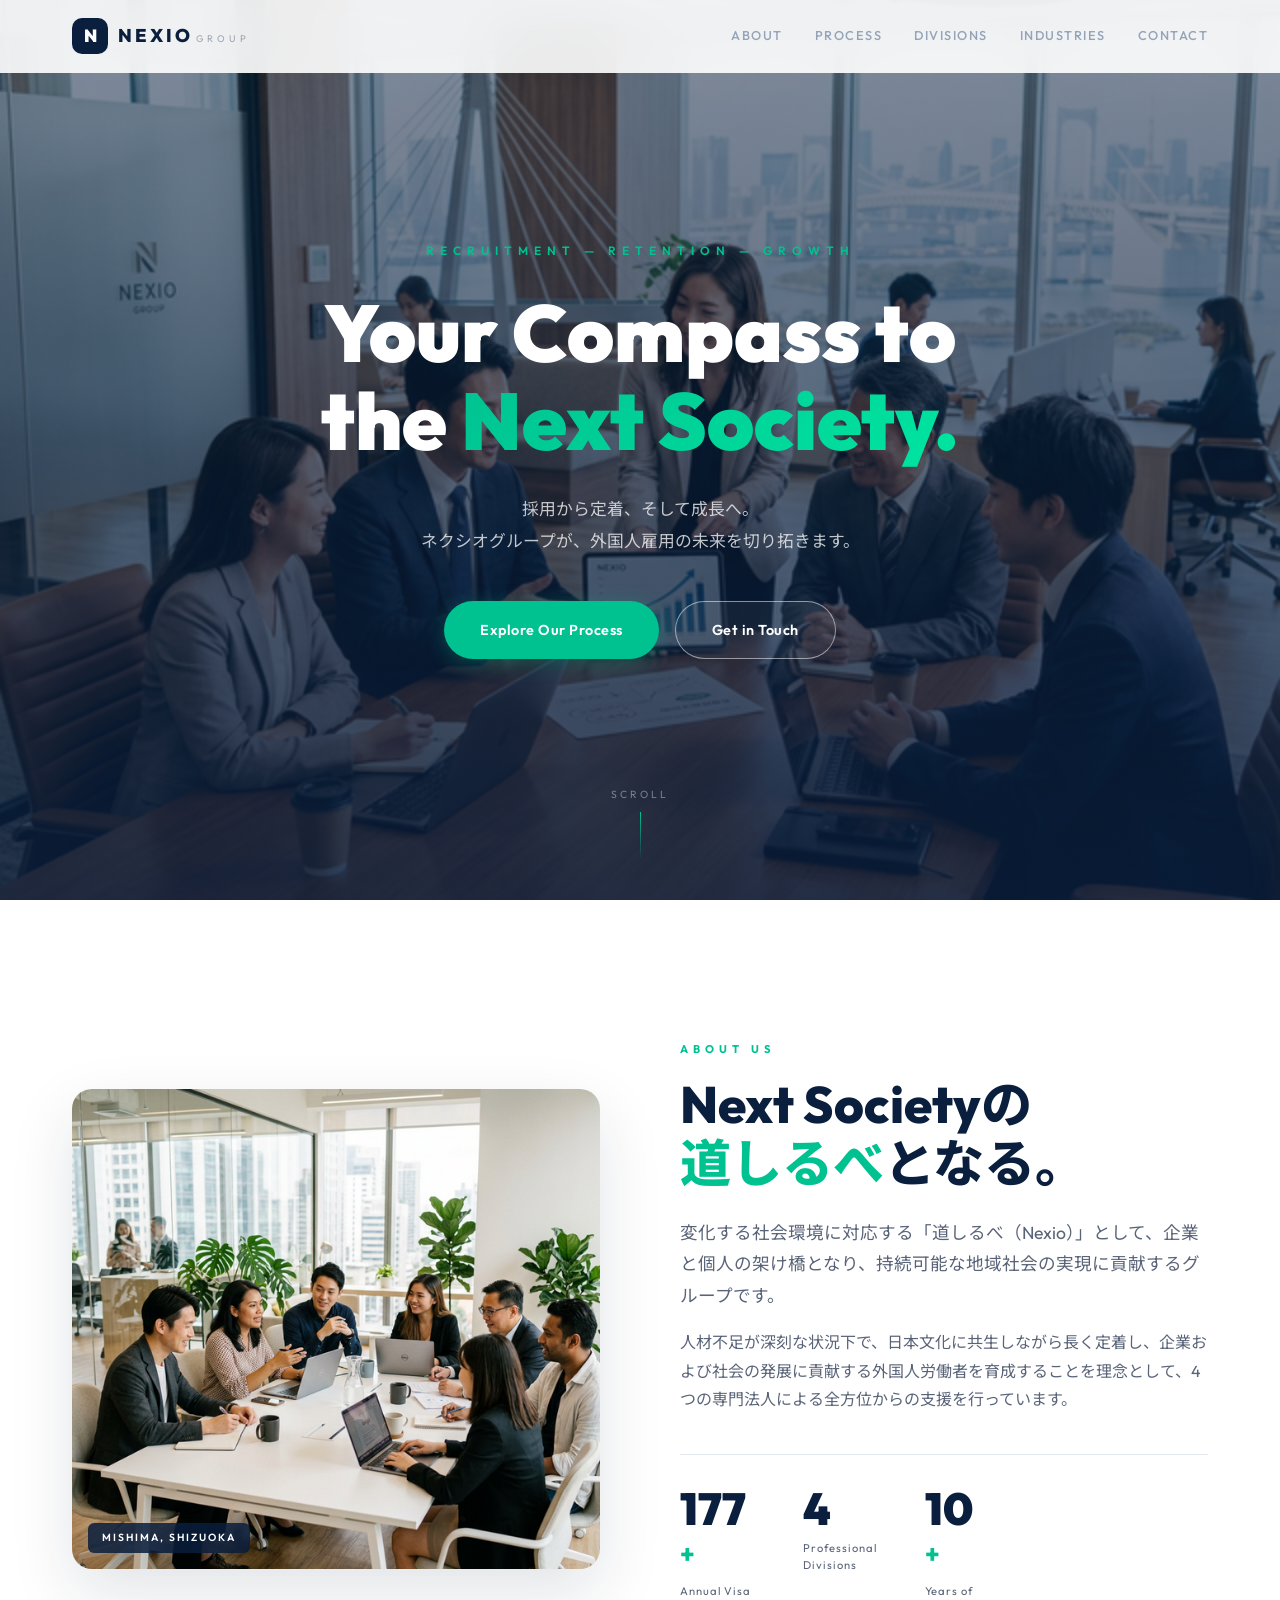
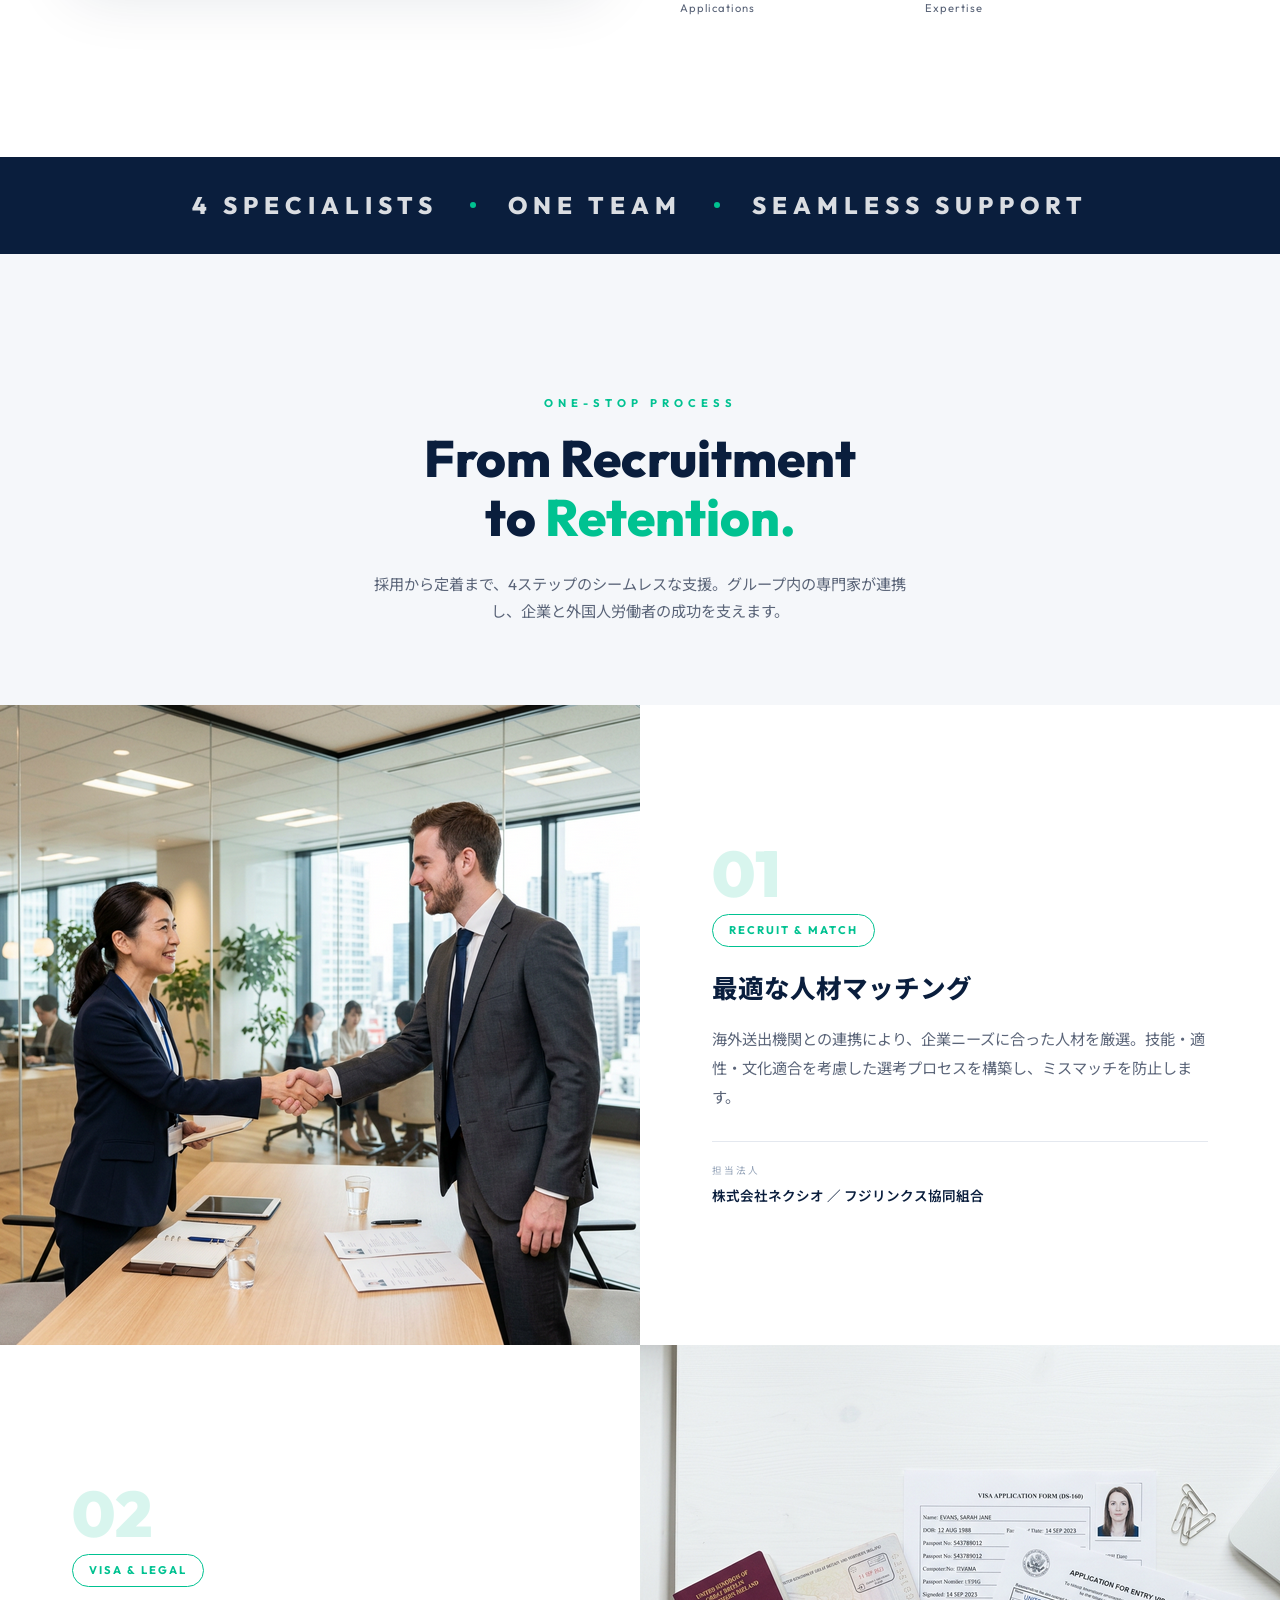
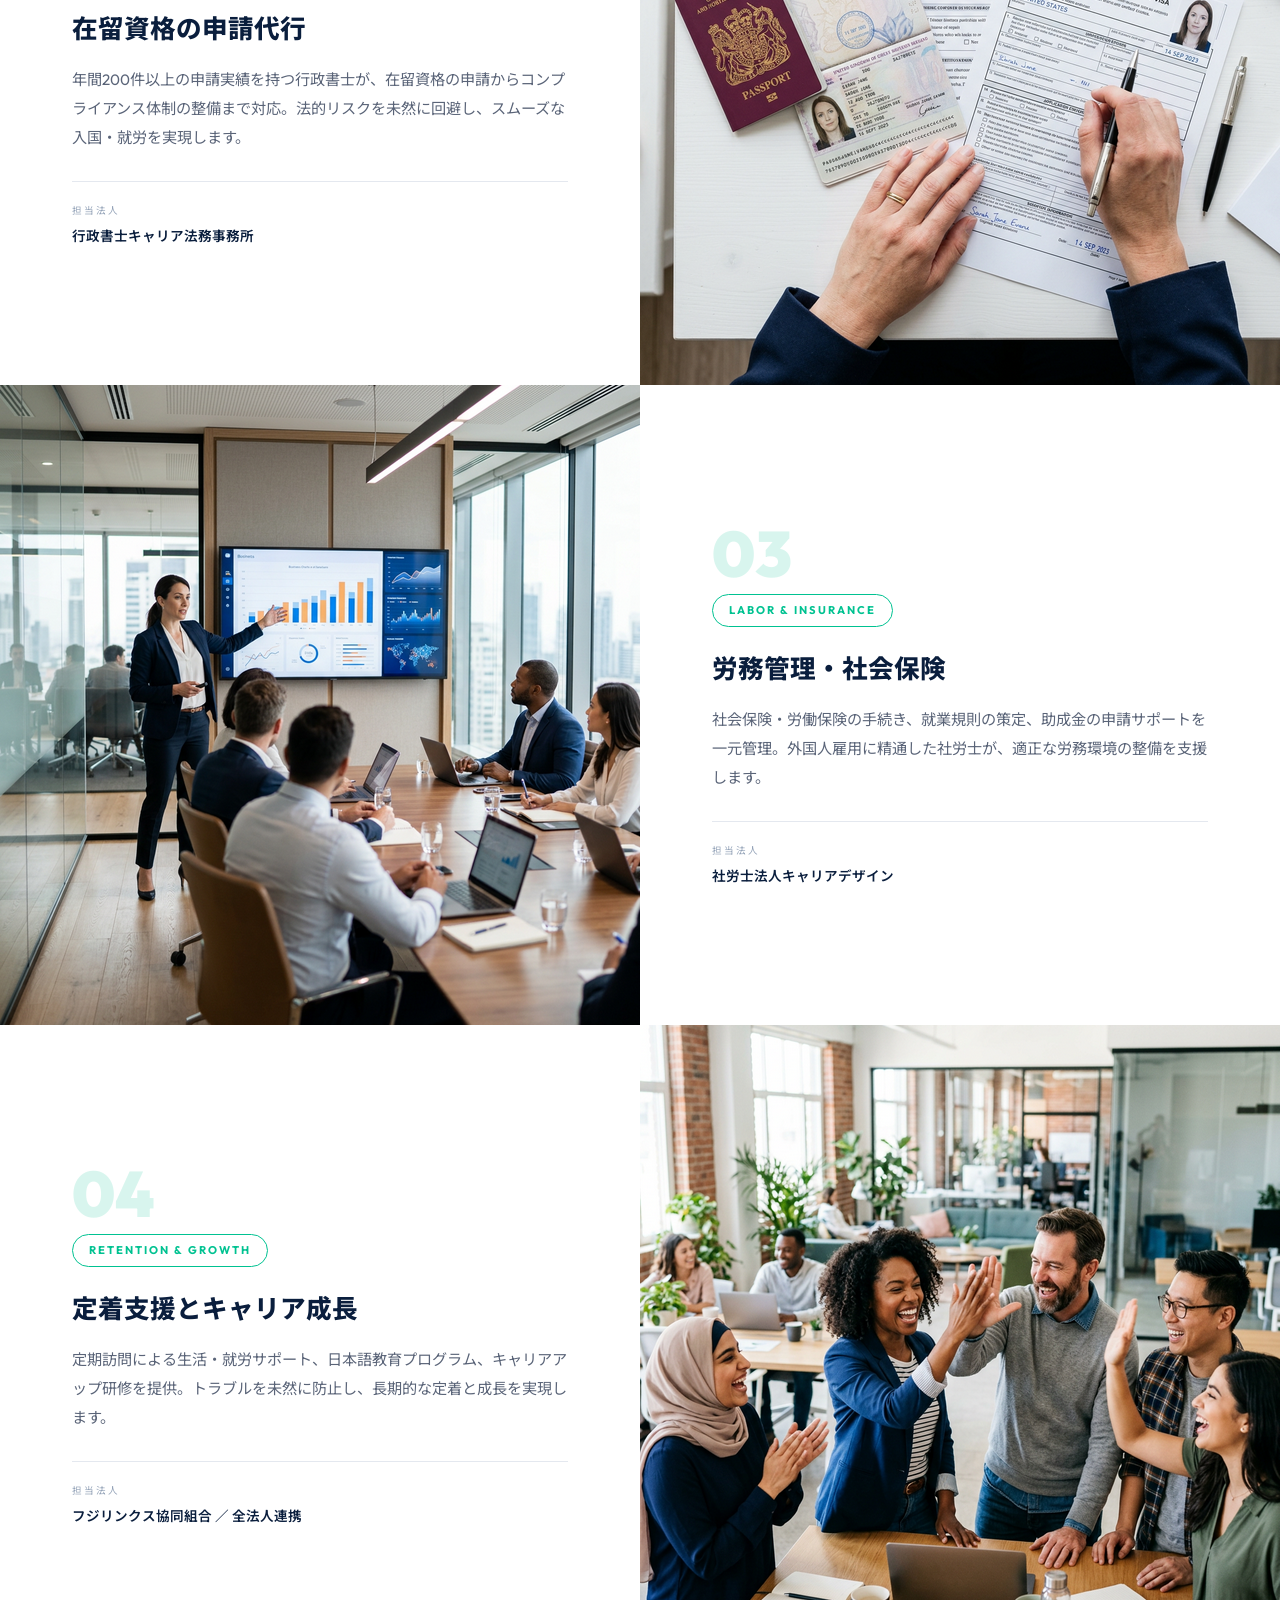
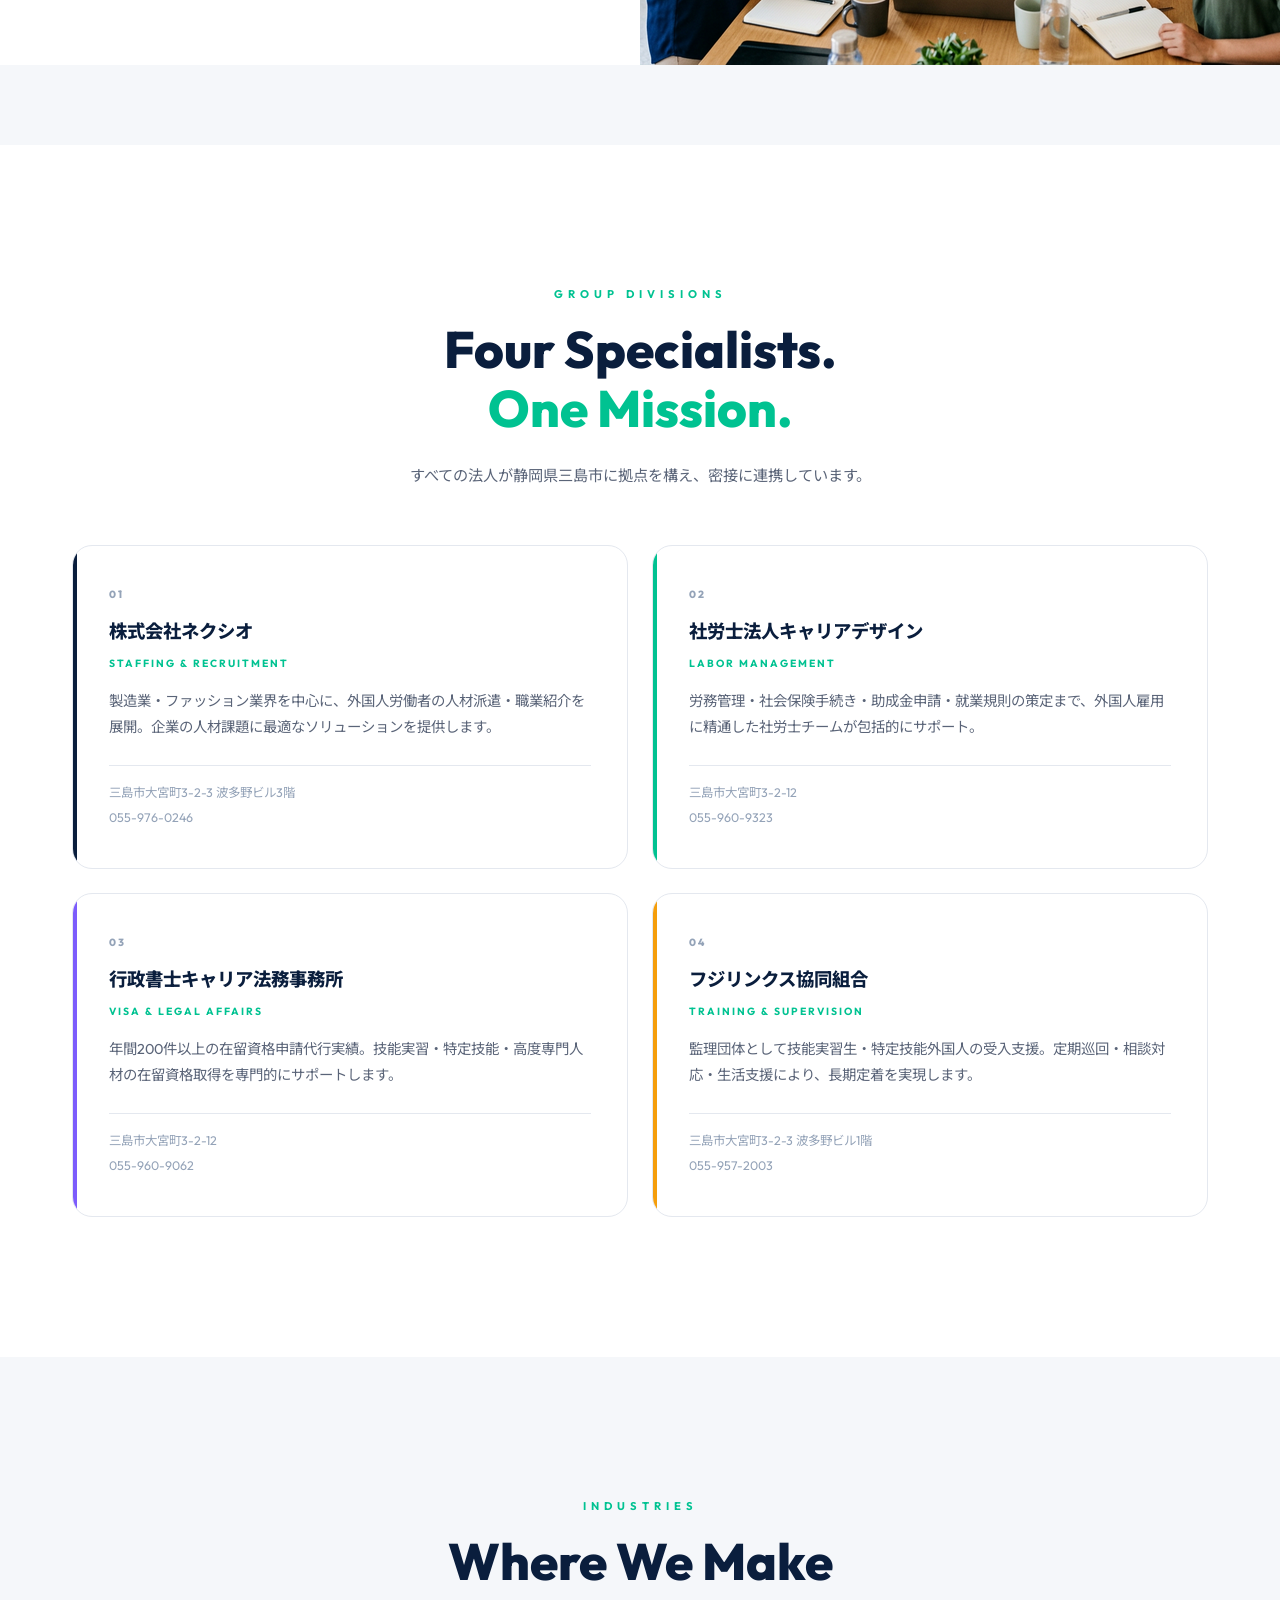
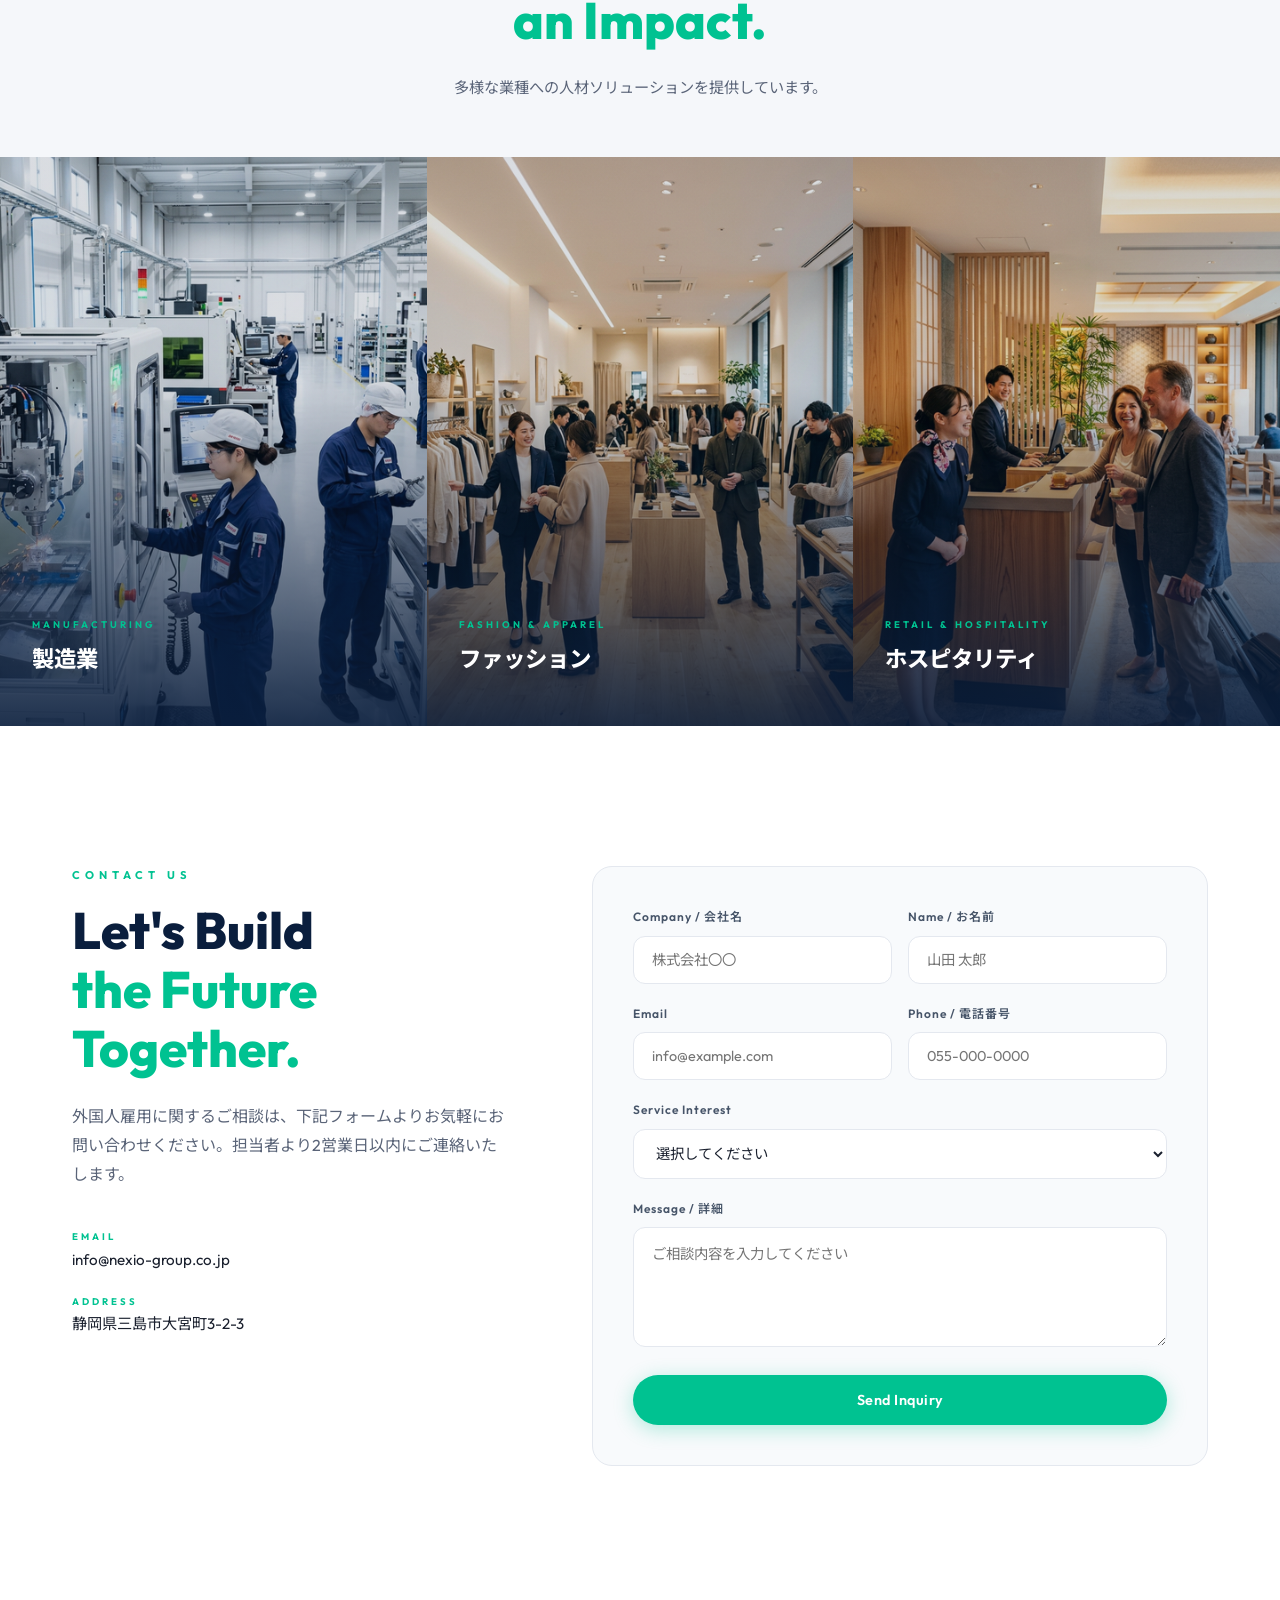
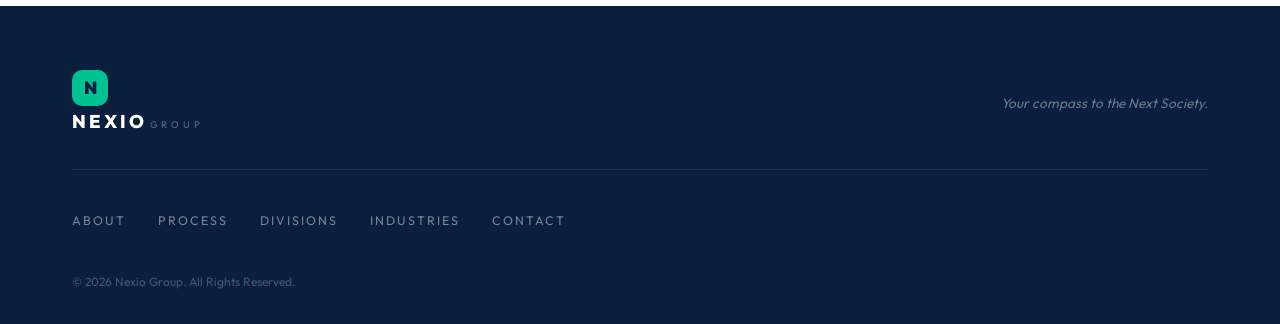
==== commit 39f04f51: "Nexio LP update: セキュリティ対策追加、新規ページ・画像追加、リール動画ページ改善" ====
--- a/index.html
+++ b/index.html
@@ -1,4 +1,4 @@
-<!DOCTYPE html>
+﻿<!DOCTYPE html>
 <html lang="ja">
 
 <head>
@@ -47,7 +47,7 @@
     <!-- ===== HERO ===== -->
     <section class="hero" id="hero">
         <div class="hero-overlay"></div>
-        <img src="nexio_hero.png" alt="Nexio Group" class="hero-bg">
+        <img src="images/nexio_hero.png" alt="Nexio Group" class="hero-bg">
         <div class="hero-content">
             <p class="hero-tag fade-up">RECRUITMENT — RETENTION — GROWTH</p>
             <h1 class="hero-title fade-up delay-1">
@@ -74,7 +74,7 @@
         <div class="container">
             <div class="about-grid">
                 <div class="about-img reveal">
-                    <img src="nexio_about.png" alt="Team Meeting">
+                    <img src="images/nexio_about.png" alt="Team Meeting">
                     <div class="img-caption">Mishima, Shizuoka</div>
                 </div>
                 <div class="about-text reveal">
@@ -125,7 +125,7 @@
         <!-- Step 01 -->
         <div class="step-row reveal">
             <div class="step-img">
-                <img src="step_recruit.png" alt="Recruitment">
+                <img src="images/step_recruit.png" alt="Recruitment">
             </div>
             <div class="step-content">
                 <span class="step-num">01</span>
@@ -142,7 +142,7 @@
         <!-- Step 02 -->
         <div class="step-row reverse reveal">
             <div class="step-img">
-                <img src="step_visa.png" alt="Visa Processing">
+                <img src="images/step_visa.png" alt="Visa Processing">
             </div>
             <div class="step-content">
                 <span class="step-num">02</span>
@@ -159,7 +159,7 @@
         <!-- Step 03 -->
         <div class="step-row reveal">
             <div class="step-img">
-                <img src="step_labor.png" alt="Labor Management">
+                <img src="images/step_labor.png" alt="Labor Management">
             </div>
             <div class="step-content">
                 <span class="step-num">03</span>
@@ -176,7 +176,7 @@
         <!-- Step 04 -->
         <div class="step-row reverse reveal">
             <div class="step-img">
-                <img src="step_growth.png" alt="Growth & Retention">
+                <img src="images/step_growth.png" alt="Growth & Retention">
             </div>
             <div class="step-content">
                 <span class="step-num">04</span>
@@ -252,7 +252,7 @@
         </div>
         <div class="ind-gallery">
             <div class="ind-item reveal">
-                <img src="nexio_manufacturing.png" alt="Manufacturing">
+                <img src="images/nexio_manufacturing.png" alt="Manufacturing">
                 <div class="ind-overlay">
                     <span class="ind-label">Manufacturing</span>
                     <h3>製造業</h3>
@@ -260,7 +260,7 @@
                 </div>
             </div>
             <div class="ind-item reveal">
-                <img src="nexio_fashion.png" alt="Fashion & Apparel">
+                <img src="images/nexio_fashion.png" alt="Fashion & Apparel">
                 <div class="ind-overlay">
                     <span class="ind-label">Fashion & Apparel</span>
                     <h3>ファッション</h3>
@@ -268,7 +268,7 @@
                 </div>
             </div>
             <div class="ind-item reveal">
-                <img src="nexio_hospitality.png" alt="Retail & Hospitality">
+                <img src="images/nexio_hospitality.png" alt="Retail & Hospitality">
                 <div class="ind-overlay">
                     <span class="ind-label">Retail & Hospitality</span>
                     <h3>ホスピタリティ</h3>
